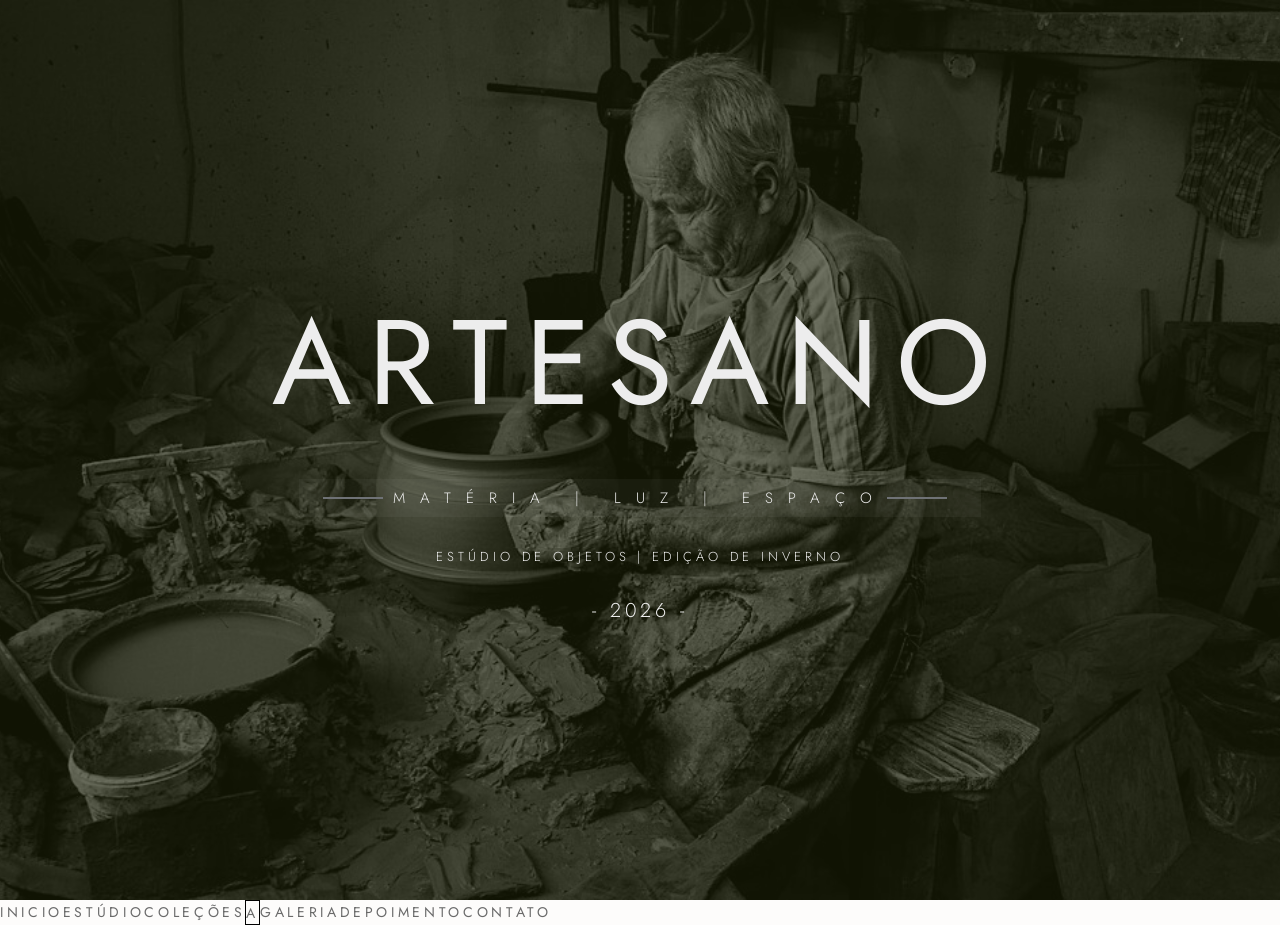
==== index.html @ 17f44f0e "teste" ====
<!DOCTYPE html>
<html lang="pt-BR">
<head>
    <meta charset="UTF-8">
    <meta name="viewport" content="width=device-width, initial-scale=1.0">
    <title>Artesano</title>

    <link rel="preconnect" href="https://fonts.googleapis.com">
    <link rel="preconnect" href="https://fonts.gstatic.com" crossorigin>
    <link href="https://fonts.googleapis.com/css2?family=Cormorant+Garamond:ital,wght@0,300;0,400;1,300&family=Jost:wght@300;400;500&display=swap" rel="stylesheet">

    <link rel="stylesheet" href="style.css">
</head>
<body>
    <section id="hero">
        <img src="img/hero-atelie.jpg" alt="artesão esculpindo uma peça">

        <div>
            <h1>ARTESANO</h1>
            <h2>MATÉRIA | LUZ | ESPAÇO</h2>
            <p>ESTÚDIO DE OBJETOS | EDIÇÃO DE INVERNO</p>
            <p><span>- 2026 -</span></p>
        </div>
    </section>
<nav class="menu">
        <ul class="menu-list">
            <li class="menu-item">
                <a href="#" class="menu-link">INICIO</a>
            </li>
              <li class="menu-item">
                <a href="#" class="menu-link">ESTÚDIO</a>
            </li>
              <li class="menu-item">
                <a href="#" class="menu-link">COLEÇÕES</a>
            </li>
              <li class="menu-item" id="menu-logo">
                <a href="#" class="menu-link">A</a>
            </li>
              <li class="menu-item">
                <a href="#" class="menu-link">GALERIA</a>
            </li>
              <li class="menu-item">
                <a href="#" class="menu-link">DEPOIMENTO</a>
            </li>
              <li class="menu-item">
                <a href="#" class="menu-link">CONTATO</a>
            </li>
        </ul>
    </nav>
</body>
</html>
---- style.css ----
* {
    margin: 0;
    padding: 0;
    box-sizing: border-box;
}

body {
    font-family: 'Jost', sans-serif;
    color: #ededed;
    background-color: #fdfcfb;
}

#hero {
    position: relative;
    width: 100%;
    height: 100vh; 
    display: flex;
    justify-content: center;
    align-items: center; 
    text-align: center;
    z-index: 1; 
}

#hero img {
    position: absolute;
    top: 0;
    left: 0;
    width: 100%;
    height: 100%;
    object-fit: cover; 
    z-index: -2; 
}

#hero::before {
    content: "";
    position: absolute;
    top: 0;
    left: 0;
    width: 100%;
    height: 100%;
    background-color: #1b1f05c8;
    opacity: 0.8; 
    z-index: -1; 
}

#hero div {
    display: flex;
    flex-direction: column; 
    align-items: center;
    gap: 30px;
}

#hero h1 {
    font-weight: 400;
    font-size: 120px;
    letter-spacing: 0.14em;
}

#hero h2 {
    display: flex;
    align-items: center;
    font-weight: 300;
    font-size: 15px;
    letter-spacing: 1em;
    background-color: rgba(255, 255, 255, 0.04); 
    padding: 8px 24px; 
}

#hero h2::before,
#hero h2::after {
    content: "";
    display: block;
    width: 60px; 
    border-top: 2px solid #6f7276; 
}

#hero h2::before , #hero h2::after {
    margin-right: 10px;
}

#hero p {
    font-weight: 300;
    font-size: 13px;
    letter-spacing: 0.30em;
}

span {
  font-size: 20px;  
}
/*nav*/
.menu {

}

/*ul*/
.menu-list {
    list-style: none;
    display: flex;
}

/*li*/
.menu-item {

}

/*a*/
.menu-link {
    text-decoration: none;
    color: #6a6a6a;
    font-size: 14px;
    text-transform: uppercase;
    letter-spacing: 0.26em;
}

#menu-logo{
    border: 1px solid black;
}
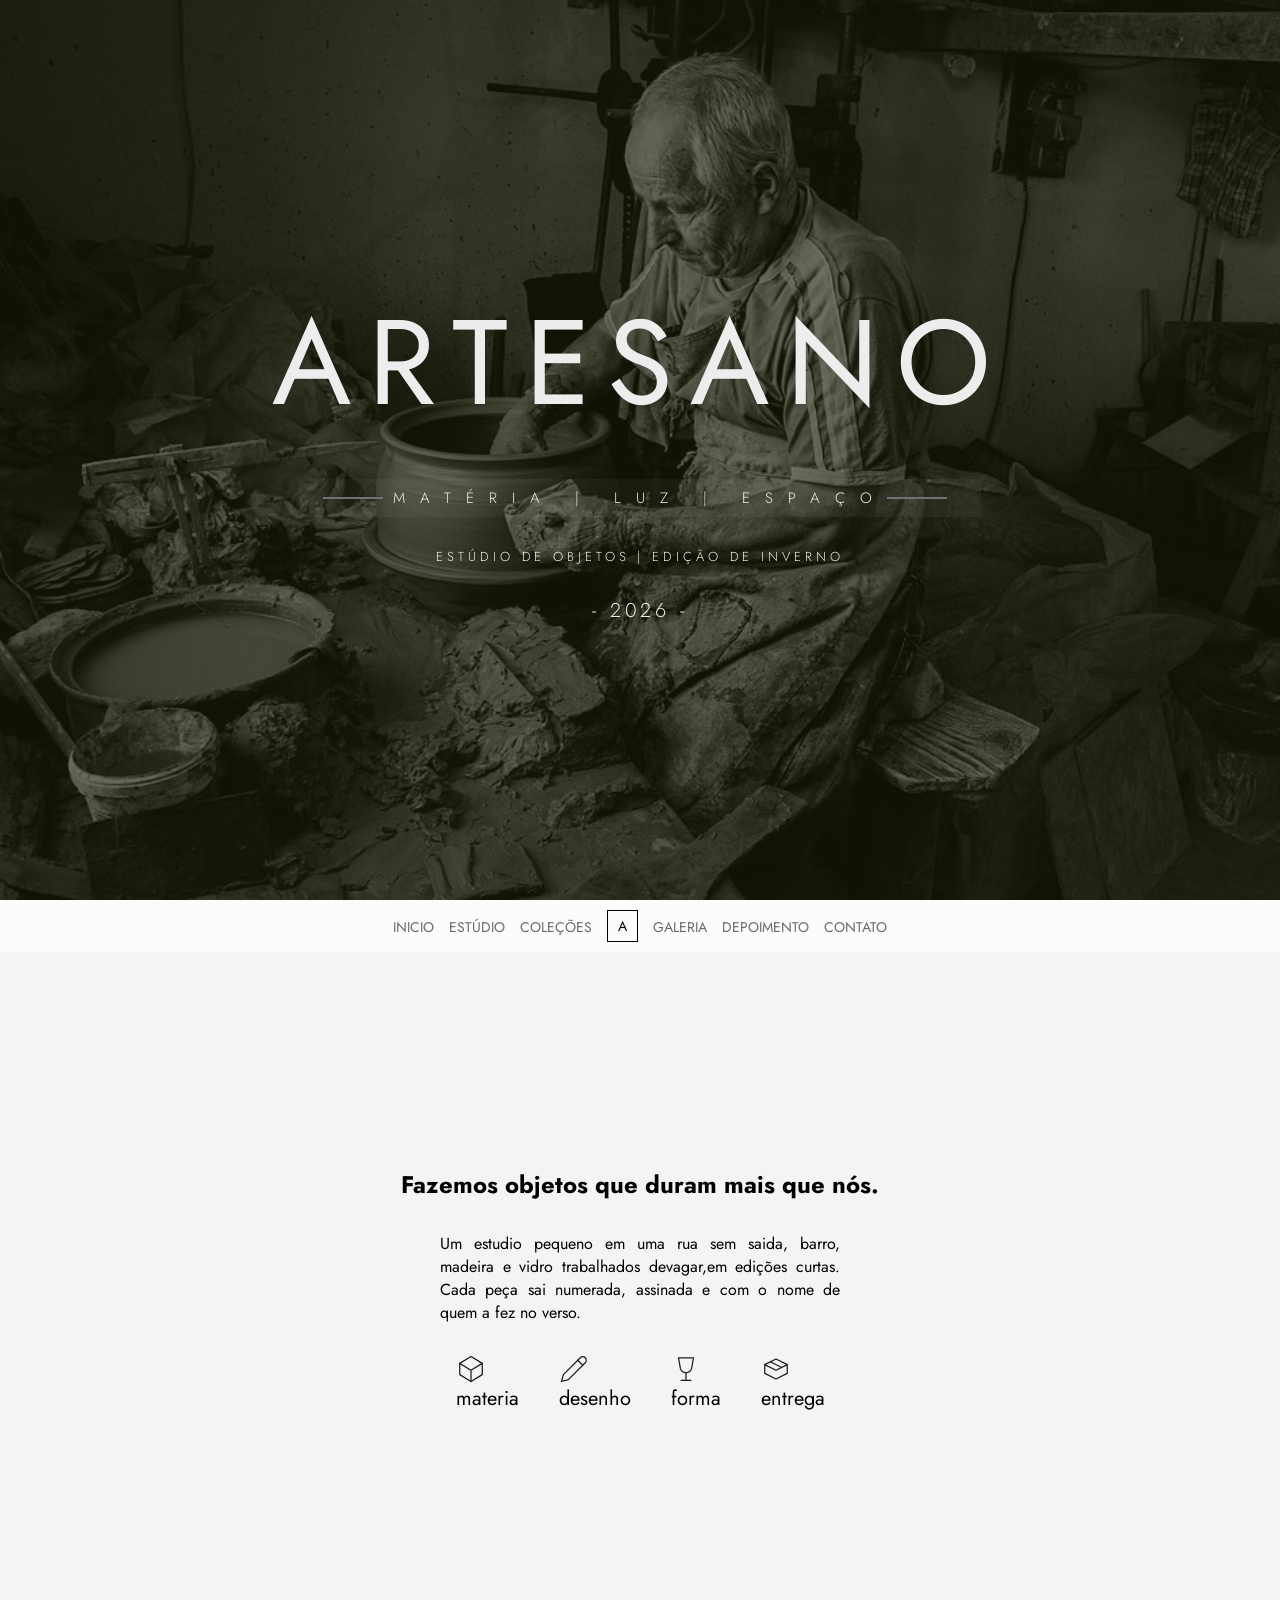
==== commit d2d4c18a: "add-section" ====
--- a/index.html
+++ b/index.html
@@ -47,5 +47,31 @@
             </li>
         </ul>
     </nav>
+<!-- ESTÚDIO -->
+ <section id="estudio">
+<h2 class="section-title">Fazemos objetos que duram mais que nós.</h2>
+<p>Um estudio pequeno em uma rua sem saida, barro,
+     madeira e vidro trabalhados devagar,em edições curtas.
+     Cada peça sai numerada, assinada e com o nome de quem a fez no verso.
+</p>
+<div id="estudio-itens">
+    <div>
+        <img src="img/icone-materia.svg" alt="">
+        <span>materia</span>
+    </div>
+    <div>
+<img src="img/icone-desenho.svg" alt="">
+<span>desenho</span>
+    </div>
+    <div>
+<img src="img/icone-forma.svg" alt="">
+<span>forma</span>
+    </div>
+    <div>
+<img src="img/icone-entrega.svg" alt="">
+<span>entrega</span>
+    </div>
+</div>
+ </section>
 </body>
 </html>
--- a/style.css
+++ b/style.css
@@ -89,6 +89,7 @@
 }
 /*nav*/
 .menu {
+    padding: 10px;
 
 }
 
@@ -96,6 +97,11 @@
 .menu-list {
     list-style: none;
     display: flex;
+    flex-wrap: wrap;
+    align-items: center;
+    justify-content: center;
+    align-items: center;
+    gap: 15px;
 }
 
 /*li*/
@@ -109,9 +115,50 @@
     color: #6a6a6a;
     font-size: 14px;
     text-transform: uppercase;
-    letter-spacing: 0.26em;
 }
 
-#menu-logo{
+#menu-logo a {
     border: 1px solid black;
-}+    display: block;
+    padding: 5px  10px;
+    text-align: center;
+    color: #000;
+    letter-spacing: 0;
+
+}
+#menu-logo a:hover {
+    color: #6a6a6a;
+    border-color: #6a6a6a;
+}
+/*estudio*/
+#estudio {
+    background-color: #f4f4f5 ;
+    color:#000;
+    height: 75vh;
+    display: flex;
+    flex-direction: column;
+    justify-content: center;
+    align-items: center;
+    gap: 30px;
+}
+#estudio-itens {
+display:flex ;
+gap: 40px;
+justify-content: center;
+align-items: center;
+
+}
+#estudio p{
+    max-width: 400px;
+    text-align: justify     ;
+}
+#estudio-itens div {
+    display: flex;
+    flex-direction: column;
+}
+
+#estudio-itens div img {
+    width:  30px;
+ 
+}
+
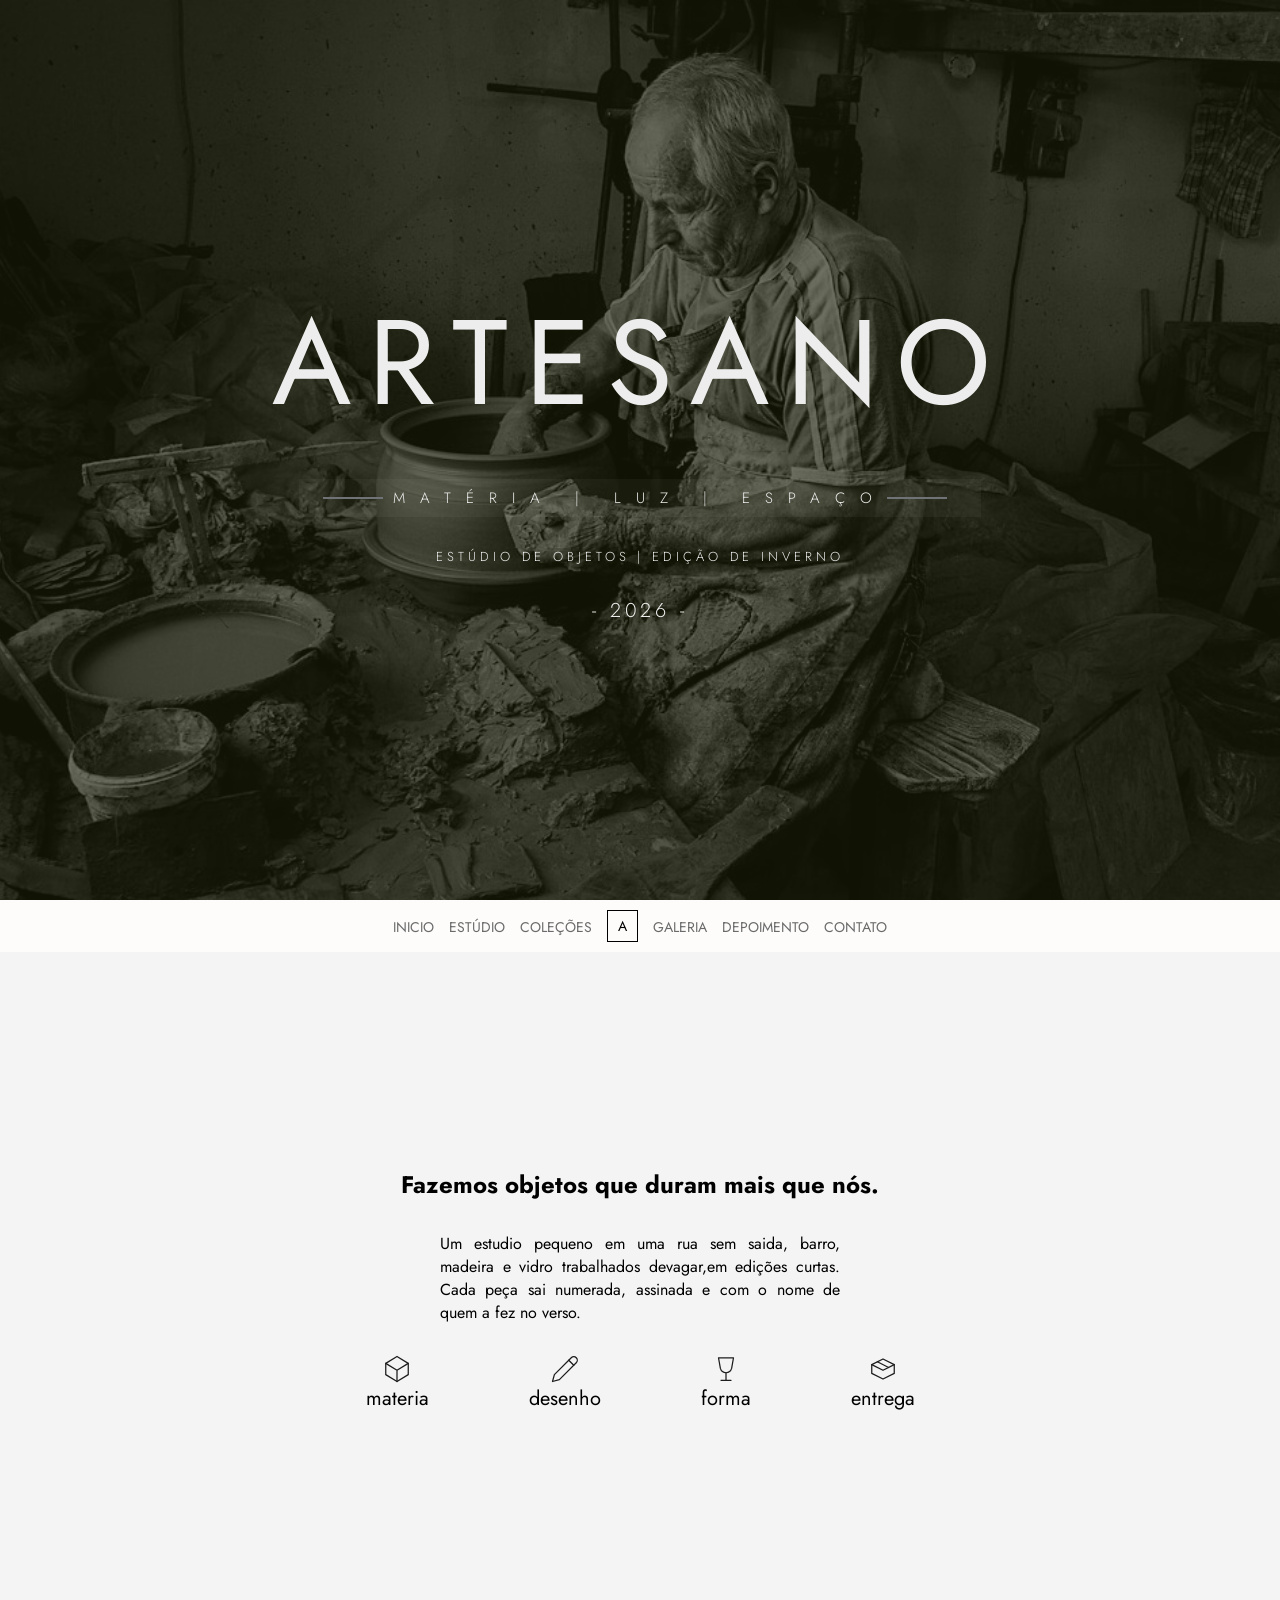
==== commit 4a40f26c: "sections-colors" ====
--- a/index.html
+++ b/index.html
@@ -48,7 +48,7 @@
         </ul>
     </nav>
 <!-- ESTÚDIO -->
- <section id="estudio">
+ <section id="estudio" class="light">
 <h2 class="section-title">Fazemos objetos que duram mais que nós.</h2>
 <p>Um estudio pequeno em uma rua sem saida, barro,
      madeira e vidro trabalhados devagar,em edições curtas.
--- a/style.css
+++ b/style.css
@@ -130,10 +130,22 @@
     color: #6a6a6a;
     border-color: #6a6a6a;
 }
+/* SECTIONS*/
+section.light {
+    color: #000;
+    background-color: #f4f4f5;
+}
+section.dark {
+    background-color: black;
+    color: #f4f4f5;
+}
+section.section-title {
+    letter-spacing: 0.10em;
+}
+
+
 /*estudio*/
 #estudio {
-    background-color: #f4f4f5 ;
-    color:#000;
     height: 75vh;
     display: flex;
     flex-direction: column;
@@ -141,22 +153,21 @@
     align-items: center;
     gap: 30px;
 }
-#estudio-itens {
+#estudio-itens div {
 display:flex ;
-gap: 40px;
 justify-content: center;
 align-items: center;
+flex-direction: column;
 
 }
 #estudio p{
     max-width: 400px;
     text-align: justify     ;
 }
-#estudio-itens div {
+#estudio-itens {
     display: flex;
-    flex-direction: column;
+    gap: 100px;
 }
-
 #estudio-itens div img {
     width:  30px;
  
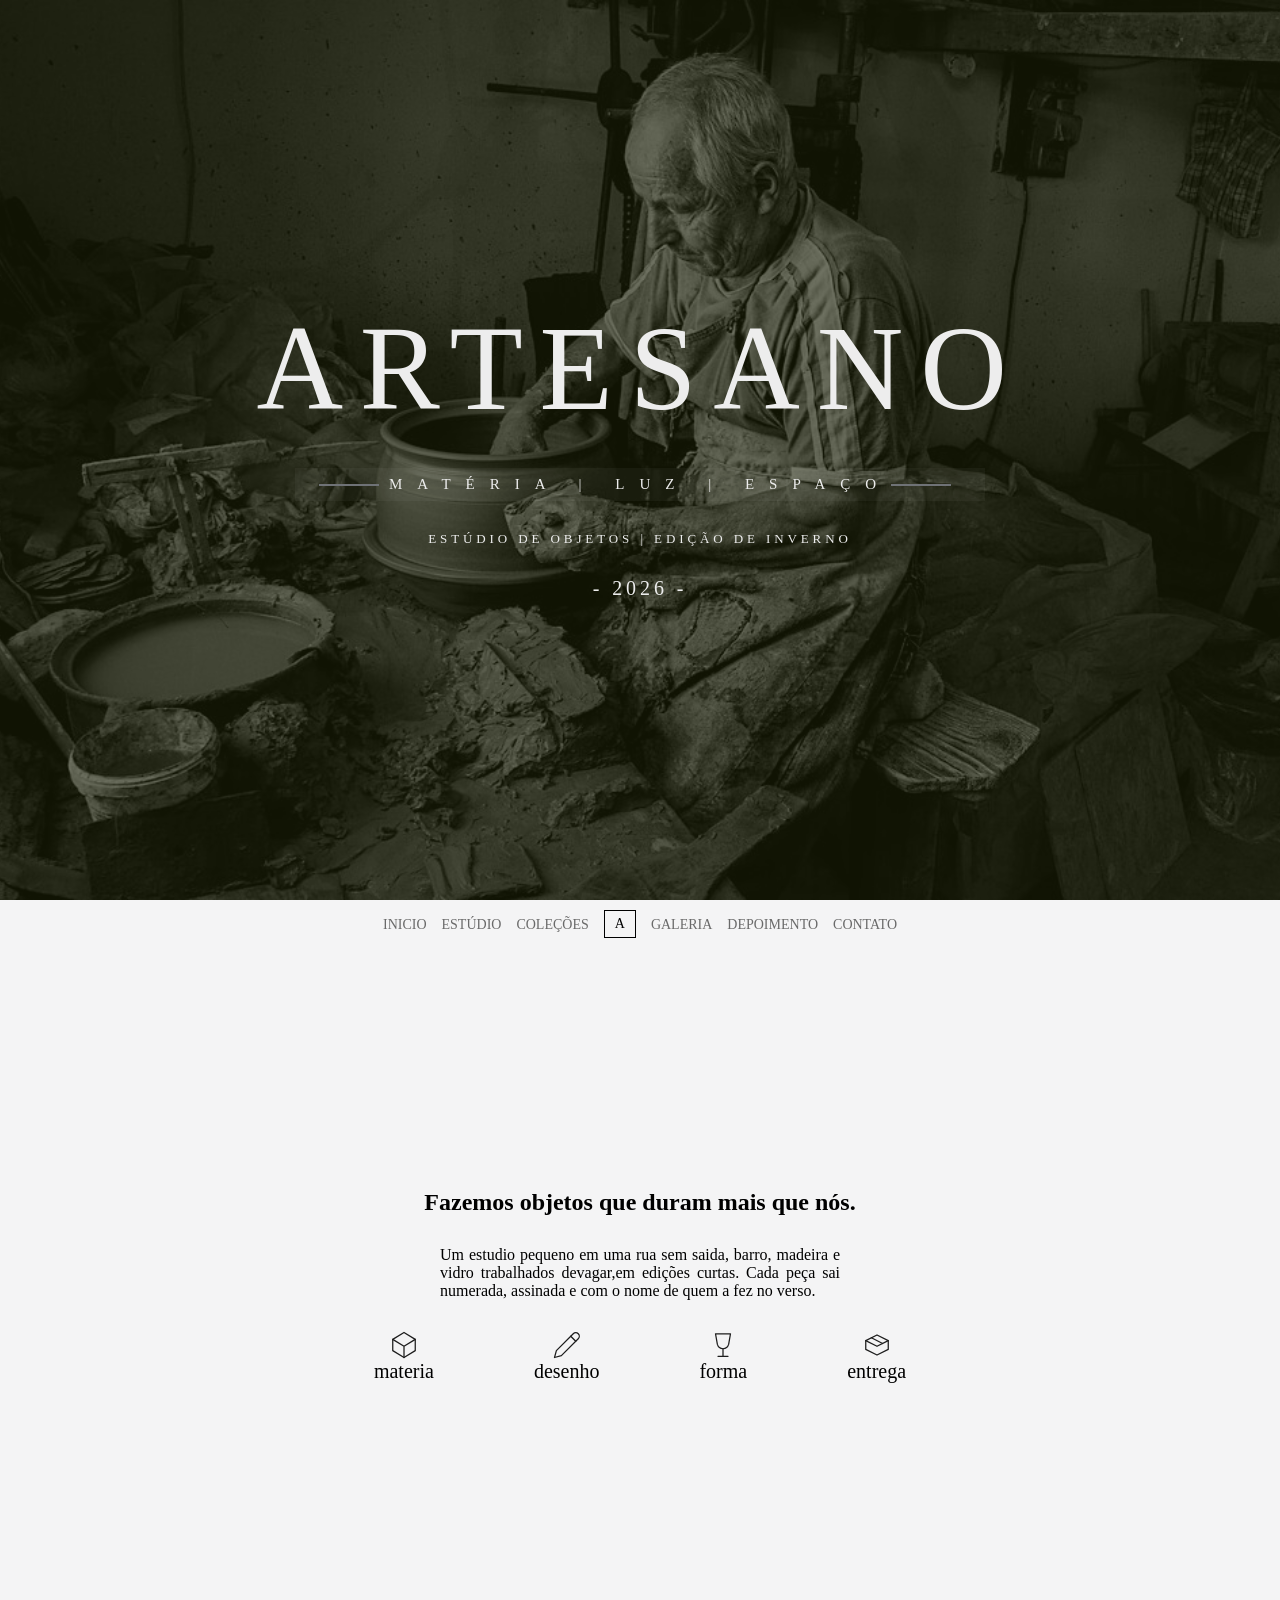
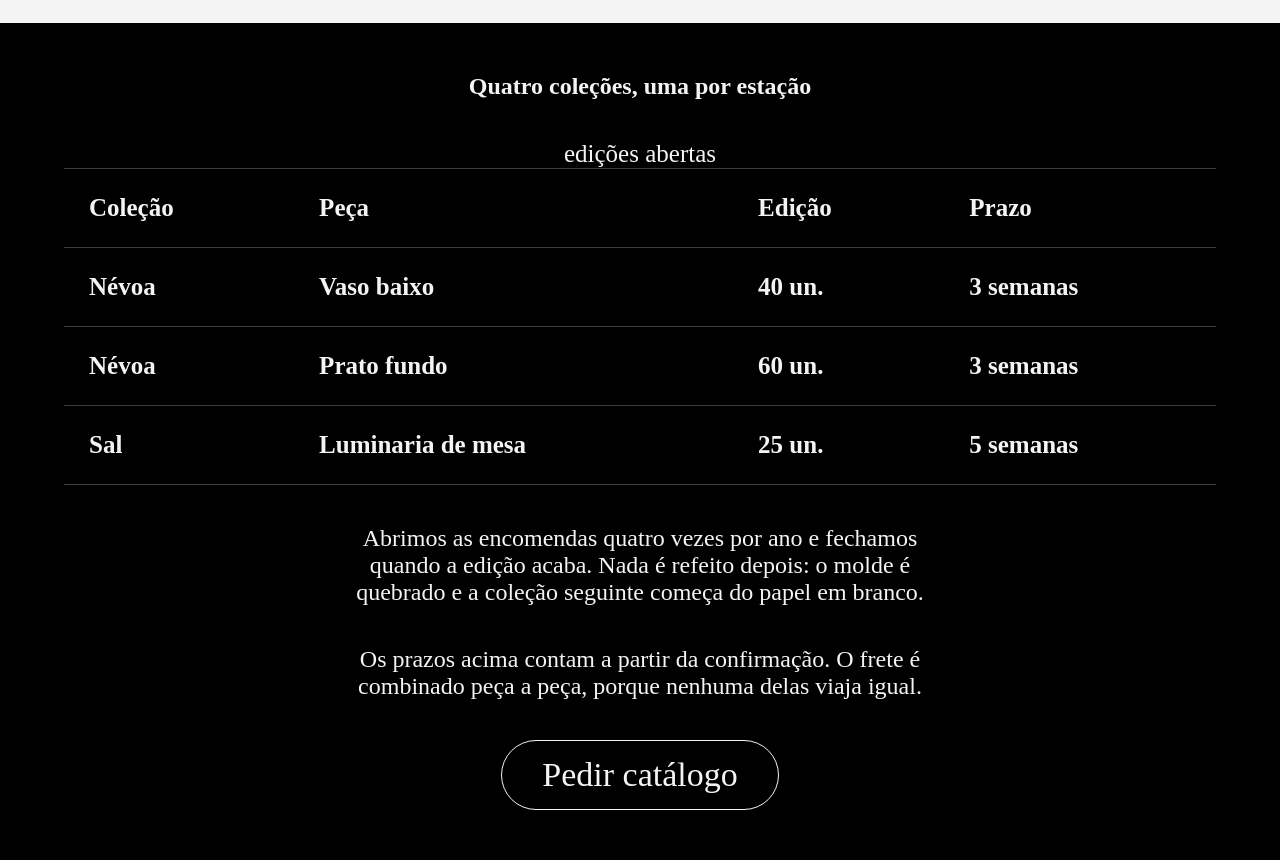
==== commit bff2c19f: "add_colecoes" ====
--- a/index.html
+++ b/index.html
@@ -1,5 +1,6 @@
 <!DOCTYPE html>
 <html lang="pt-BR">
+
 <head>
     <meta charset="UTF-8">
     <meta name="viewport" content="width=device-width, initial-scale=1.0">
@@ -7,10 +8,13 @@
 
     <link rel="preconnect" href="https://fonts.googleapis.com">
     <link rel="preconnect" href="https://fonts.gstatic.com" crossorigin>
-    <link href="https://fonts.googleapis.com/css2?family=Cormorant+Garamond:ital,wght@0,300;0,400;1,300&family=Jost:wght@300;400;500&display=swap" rel="stylesheet">
+    <link
+        href="https://fonts.googleapis.com/css2?family=Cormorant+Garamond:ital,wght@0,300;0,400;1,300&family=Jost:wght@300;400;500&display=swap"
+        rel="stylesheet">
 
     <link rel="stylesheet" href="style.css">
 </head>
+
 <body>
     <section id="hero">
         <img src="img/hero-atelie.jpg" alt="artesão esculpindo uma peça">
@@ -22,56 +26,101 @@
             <p><span>- 2026 -</span></p>
         </div>
     </section>
-<nav class="menu">
+    <nav class="menu">
         <ul class="menu-list">
             <li class="menu-item">
-                <a href="#" class="menu-link">INICIO</a>
+                <a href="#hero" class="menu-link">INICIO</a>
             </li>
-              <li class="menu-item">
-                <a href="#" class="menu-link">ESTÚDIO</a>
+            <li class="menu-item">
+                <a href="#estudio" class="menu-link">ESTÚDIO</a>
             </li>
-              <li class="menu-item">
-                <a href="#" class="menu-link">COLEÇÕES</a>
+            <li class="menu-item">
+                <a href="#colecoes" class="menu-link">COLEÇÕES</a>
             </li>
-              <li class="menu-item" id="menu-logo">
-                <a href="#" class="menu-link">A</a>
+            <li class="menu-item" id="menu-logo">
+                <a href="#hero" class="menu-link">A</a>
             </li>
-              <li class="menu-item">
+            <li class="menu-item">
                 <a href="#" class="menu-link">GALERIA</a>
             </li>
-              <li class="menu-item">
+            <li class="menu-item">
                 <a href="#" class="menu-link">DEPOIMENTO</a>
             </li>
-              <li class="menu-item">
+            <li class="menu-item">
                 <a href="#" class="menu-link">CONTATO</a>
             </li>
         </ul>
     </nav>
-<!-- ESTÚDIO -->
- <section id="estudio" class="light">
-<h2 class="section-title">Fazemos objetos que duram mais que nós.</h2>
-<p>Um estudio pequeno em uma rua sem saida, barro,
-     madeira e vidro trabalhados devagar,em edições curtas.
-     Cada peça sai numerada, assinada e com o nome de quem a fez no verso.
-</p>
-<div id="estudio-itens">
-    <div>
-        <img src="img/icone-materia.svg" alt="">
-        <span>materia</span>
-    </div>
-    <div>
-<img src="img/icone-desenho.svg" alt="">
-<span>desenho</span>
-    </div>
-    <div>
-<img src="img/icone-forma.svg" alt="">
-<span>forma</span>
-    </div>
-    <div>
-<img src="img/icone-entrega.svg" alt="">
-<span>entrega</span>
-    </div>
-</div>
- </section>
+    <!-- ESTÚDIO -->
+    <section id="estudio" class="light">
+        <h2 class="section-title">Fazemos objetos que duram mais que nós.</h2>
+        <p>Um estudio pequeno em uma rua sem saida, barro,
+            madeira e vidro trabalhados devagar,em edições curtas.
+            Cada peça sai numerada, assinada e com o nome de quem a fez no verso.
+        </p>
+        <div id="estudio-itens">
+            <div>
+                <img src="img/icone-materia.svg" alt="">
+                <span>materia</span>
+            </div>
+            <div>
+                <img src="img/icone-desenho.svg" alt="">
+                <span>desenho</span>
+            </div>
+            <div>
+                <img src="img/icone-forma.svg" alt="">
+                <span>forma</span>
+            </div>
+            <div>
+                <img src="img/icone-entrega.svg" alt="">
+                <span>entrega</span>
+            </div>
+        </div>
+    </section>
+
+    <section id="colecoes" class="dark">
+        <h2 class="section-title">Quatro coleções, uma por estação</h2>
+        <table>
+            <Caption>edições abertas</Caption>
+            <thead>
+                <tr>
+                    <th>Coleção</th>
+                    <th>Peça</th>
+                    <th>Edição</th>
+                    <th>Prazo</th>
+                </tr>
+            </thead>
+            <tbody>
+                <tr>
+                    <th>Névoa</th>
+                    <th>Vaso baixo</th>
+                    <th>40 un.</th>
+                    <th>3 semanas</th>
+                </tr>
+                <tr>
+                    <th>Névoa</th>
+                    <th>Prato fundo</th>
+                    <th>60 un.</th>
+                    <th>3 semanas</th>
+                </tr>
+                <tr>
+                    <th>Sal</th>
+                    <th>Luminaria de mesa</th>
+                    <th>25 un.</th>
+                    <th>5 semanas</th>
+                </tr>
+
+            </tbody>
+        </table>
+        <p>Abrimos as encomendas quatro vezes por ano e fechamos quando a edição
+            acaba. Nada é refeito depois: o molde é quebrado e a coleção seguinte
+            começa do papel em branco.
+        </p>
+        <p> 
+            Os prazos acima contam a partir da confirmação. O frete é combinado
+            peça a peça, porque nenhuma delas viaja igual.</p>
+        <a href="#">Pedir catálogo</a>
+    </section>
 </body>
+
 </html>
--- a/style.css
+++ b/style.css
@@ -5,7 +5,7 @@
 }
 
 body {
-    font-family: 'Jost', sans-serif;
+
     color: #ededed;
     background-color: #fdfcfb;
 }
@@ -13,12 +13,12 @@
 #hero {
     position: relative;
     width: 100%;
-    height: 100vh; 
-    display: flex;
-    justify-content: center;
-    align-items: center; 
+    height: 100vh;
+    display: flex;
+    justify-content: center;
+    align-items: center;
     text-align: center;
-    z-index: 1; 
+    z-index: 1;
 }
 
 #hero img {
@@ -27,8 +27,8 @@
     left: 0;
     width: 100%;
     height: 100%;
-    object-fit: cover; 
-    z-index: -2; 
+    object-fit: cover;
+    z-index: -2;
 }
 
 #hero::before {
@@ -39,13 +39,13 @@
     width: 100%;
     height: 100%;
     background-color: #1b1f05c8;
-    opacity: 0.8; 
-    z-index: -1; 
+    opacity: 0.8;
+    z-index: -1;
 }
 
 #hero div {
     display: flex;
-    flex-direction: column; 
+    flex-direction: column;
     align-items: center;
     gap: 30px;
 }
@@ -62,19 +62,20 @@
     font-weight: 300;
     font-size: 15px;
     letter-spacing: 1em;
-    background-color: rgba(255, 255, 255, 0.04); 
-    padding: 8px 24px; 
+    background-color: rgba(255, 255, 255, 0.04);
+    padding: 8px 24px;
 }
 
 #hero h2::before,
 #hero h2::after {
     content: "";
     display: block;
-    width: 60px; 
-    border-top: 2px solid #6f7276; 
-}
-
-#hero h2::before , #hero h2::after {
+    width: 60px;
+    border-top: 2px solid #6f7276;
+}
+
+#hero h2::before,
+#hero h2::after {
     margin-right: 10px;
 }
 
@@ -85,10 +86,14 @@
 }
 
 span {
-  font-size: 20px;  
-}
+    font-size: 20px;
+}
+
 /*nav*/
 .menu {
+    background-color: #f4f4f5;
+    position: sticky;
+    top: 0;
     padding: 10px;
 
 }
@@ -105,9 +110,7 @@
 }
 
 /*li*/
-.menu-item {
-
-}
+.menu-item {}
 
 /*a*/
 .menu-link {
@@ -120,25 +123,29 @@
 #menu-logo a {
     border: 1px solid black;
     display: block;
-    padding: 5px  10px;
+    padding: 5px 10px;
     text-align: center;
     color: #000;
     letter-spacing: 0;
 
 }
+
 #menu-logo a:hover {
     color: #6a6a6a;
     border-color: #6a6a6a;
 }
+
 /* SECTIONS*/
 section.light {
     color: #000;
     background-color: #f4f4f5;
 }
+
 section.dark {
     background-color: black;
     color: #f4f4f5;
 }
+
 section.section-title {
     letter-spacing: 0.10em;
 }
@@ -153,23 +160,66 @@
     align-items: center;
     gap: 30px;
 }
+
 #estudio-itens div {
-display:flex ;
-justify-content: center;
-align-items: center;
-flex-direction: column;
-
-}
-#estudio p{
+    display: flex;
+    justify-content: center;
+    align-items: center;
+    flex-direction: column;
+
+}
+
+#estudio p {
     max-width: 400px;
-    text-align: justify     ;
-}
+    text-align: justify;
+}
+
 #estudio-itens {
     display: flex;
     gap: 100px;
 }
+
 #estudio-itens div img {
-    width:  30px;
- 
-}
-
+    width: 30px;
+
+}
+
+#colecoes {
+    display: flex;
+    flex-direction: column;
+    align-items: center;
+    min-width: 75%;
+    justify-content: center;
+    gap: 40px;
+    padding: 50px 0px;
+
+}
+
+#colecoes table {
+    width: 90%;
+    font-size: 25px;
+    border-collapse: collapse;
+}
+
+#colecoes table th,
+#colecoes table td {
+    text-align: left;
+    padding: 25px;
+    border-top: 1px solid #3a3d41;
+    border-bottom: 1px solid #3a3d41;
+}
+
+#colecoes p {
+    text-align: center;
+    font-size: 24px;
+    max-width: 600px;
+}
+
+#colecoes a {
+    text-decoration: none;
+    color: #f4f4f5;
+    border: 1px solid #f4f4f5;
+    border-radius: 50px;
+    padding: 15px 40px;
+    font-size: 34px;
+}
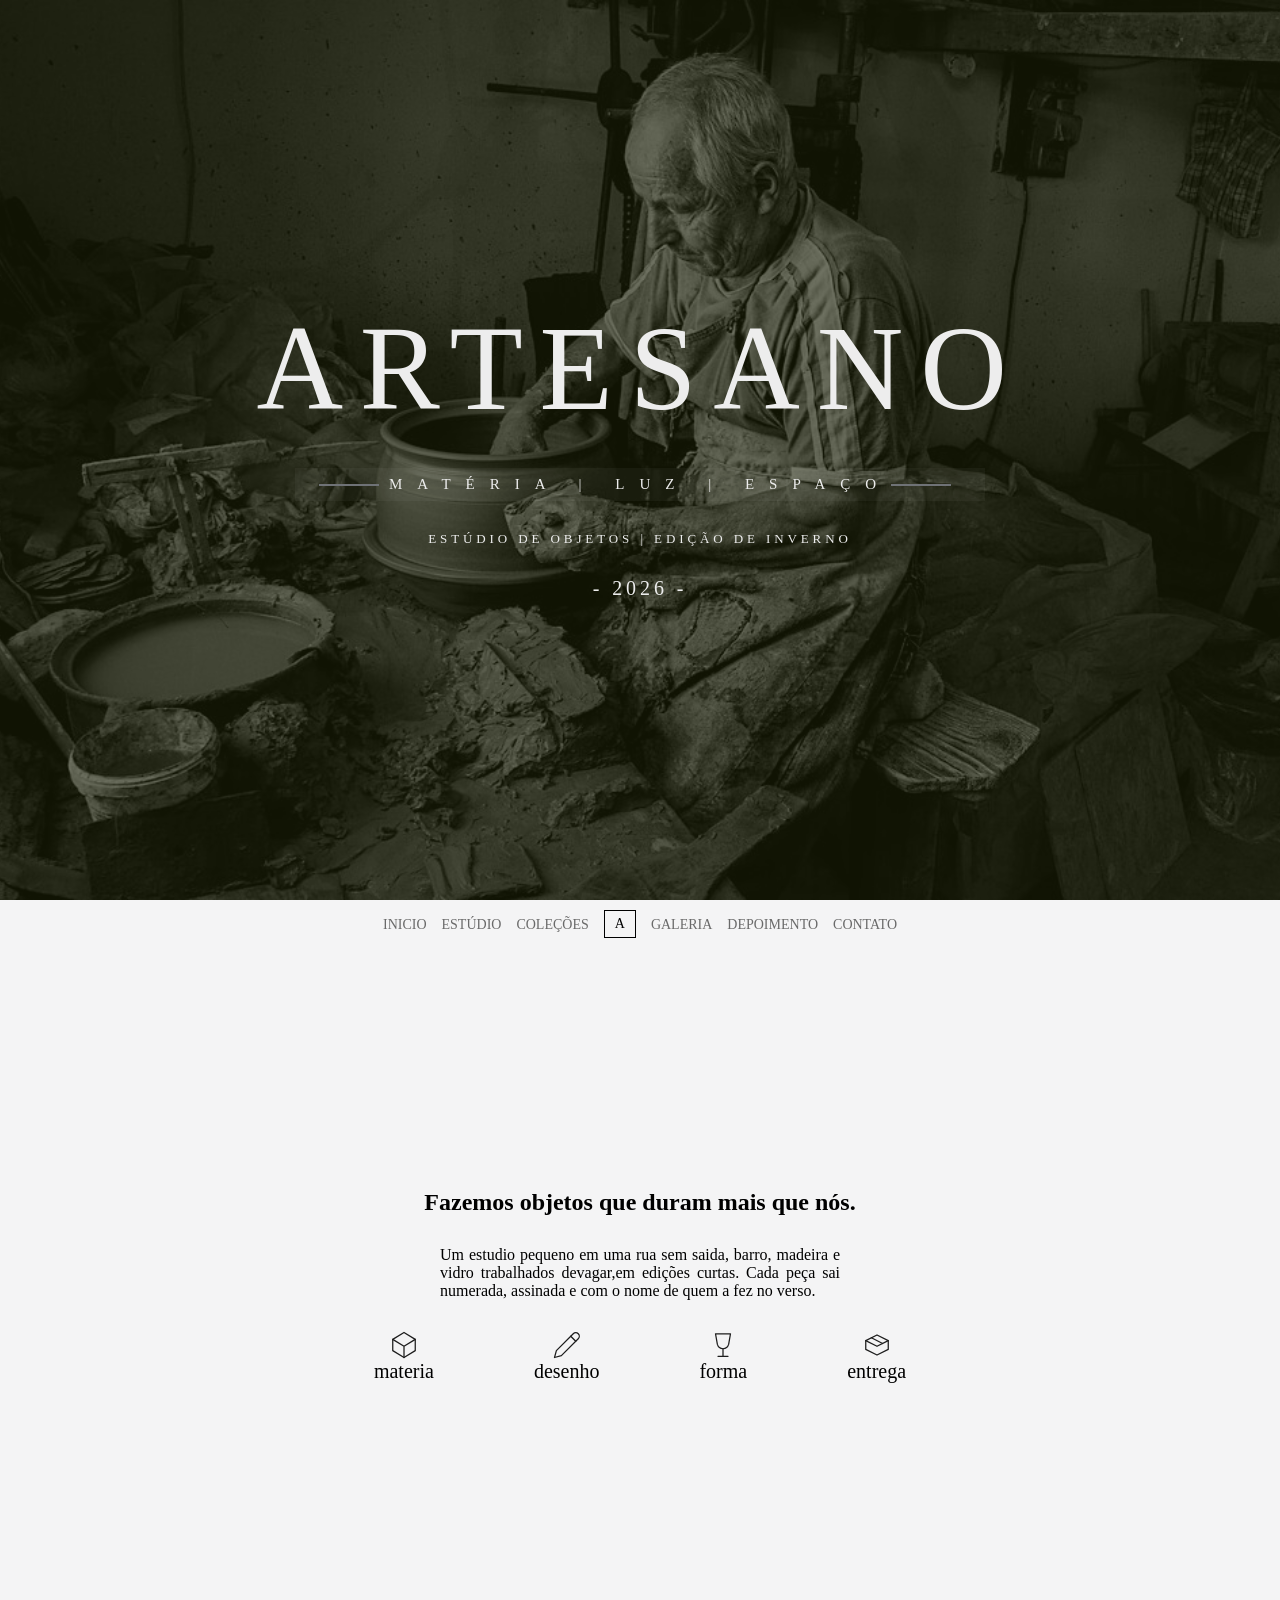
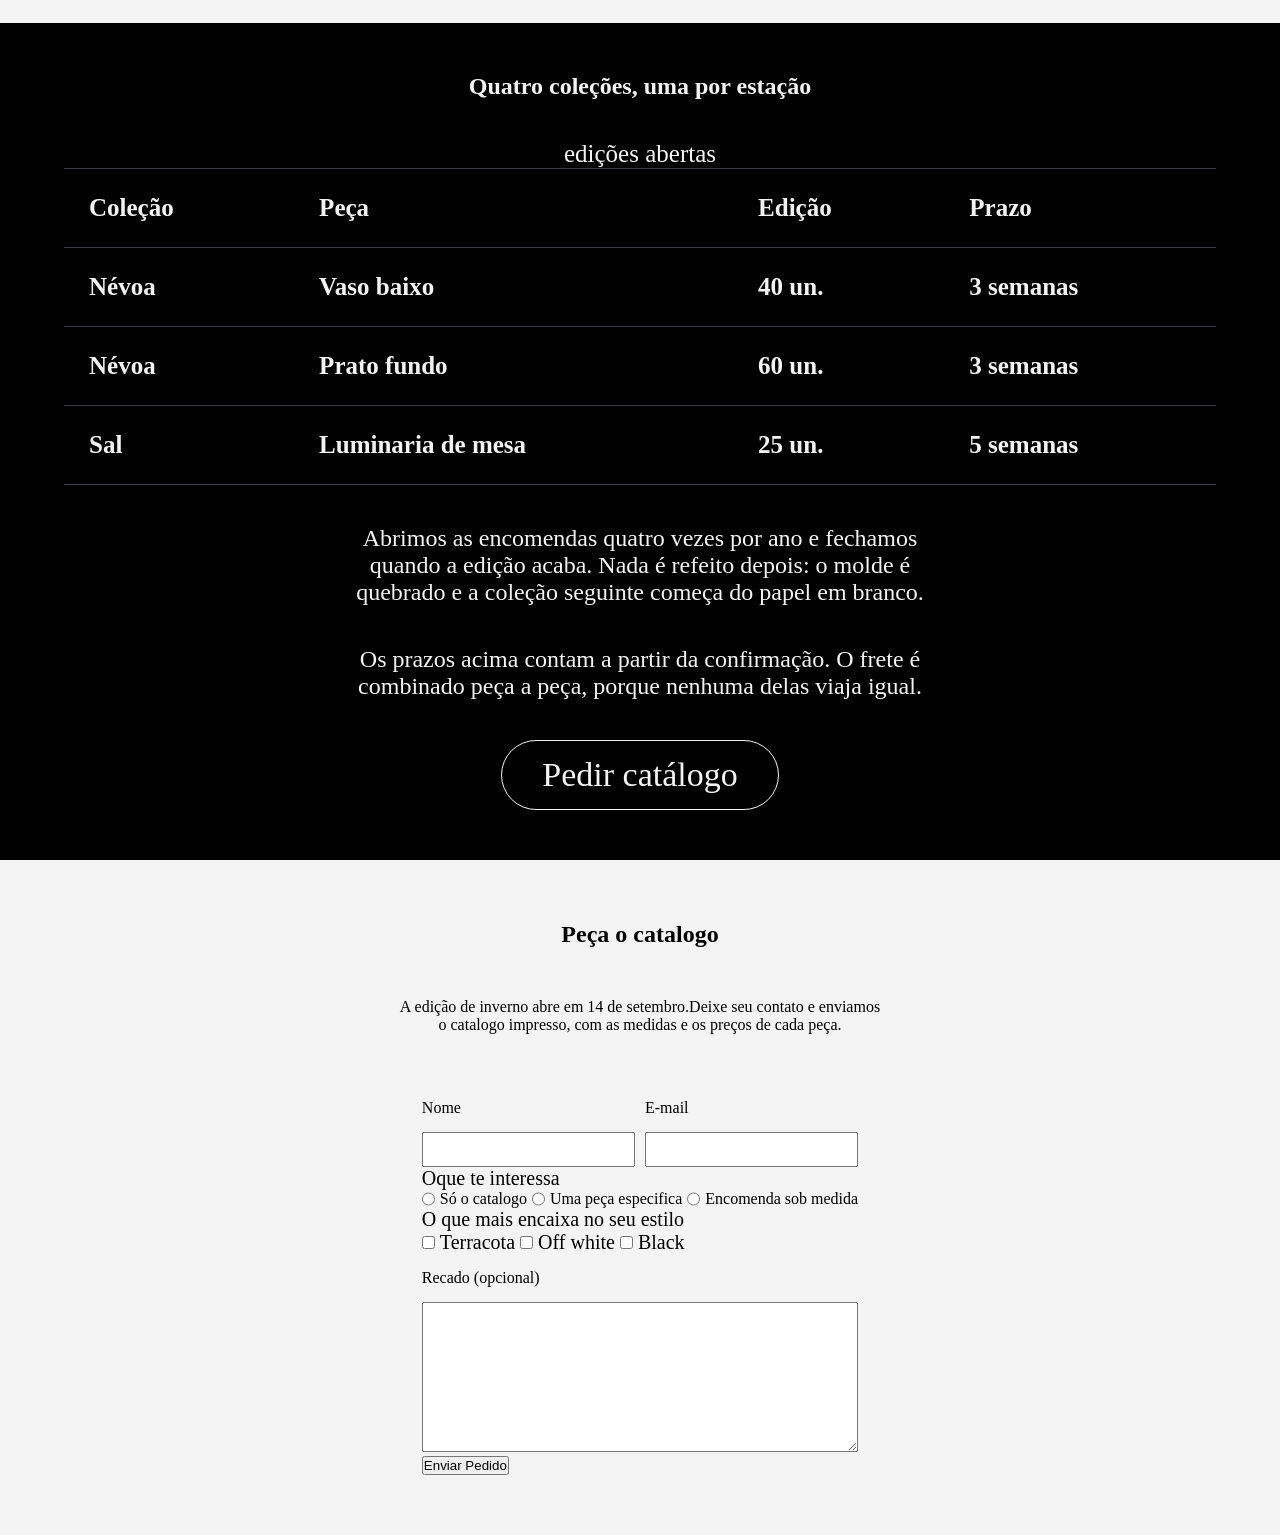
==== commit 04d2a551: "add-contato" ====
--- a/index.html
+++ b/index.html
@@ -116,11 +116,54 @@
             acaba. Nada é refeito depois: o molde é quebrado e a coleção seguinte
             começa do papel em branco.
         </p>
-        <p> 
+        <p>
             Os prazos acima contam a partir da confirmação. O frete é combinado
             peça a peça, porque nenhuma delas viaja igual.</p>
         <a href="#">Pedir catálogo</a>
     </section>
+    <section id="contato" class="light">
+        <h2>Peça o catalogo</h2>
+        <p>
+            A edição de inverno abre em 14 de setembro.Deixe seu contato e enviamos 
+            <br>o catalogo impresso, 
+             com as medidas e os preços de cada peça.
+        </p>
+        <form action="https://webhook.site/1ab6e97f-60f8-495f-89fe-50d4ca3107dd">
+            <div class="form-inline">
+                <div>
+                    <label>Nome</label>
+                    <input type="text" name="name" required>
+                </div>
+                <div>
+                    <label>E-mail</label>
+                    <input type="text" name="e-mail" required>
+                </div>
+            </div>
+            <span class="label-block">Oque te interessa</span>
+            <div class="input-radio">
+                <input type="radio" id="catalogo" name="interrese" value="catalogo">
+                <label for="catalogo">Só o catalogo</label>
+                <input type="radio" id="peca" name="interrese" value="peca">
+                <label for="peca">Uma peça especifica</label>
+                <input type="radio" id="encomenda" name="interrese" value="encomenda" >
+                <label for="encomenda">Encomenda sob medida</label>
+            </div>
+            <span class="label-block">O que mais encaixa no seu estilo</span>
+            <div class="input-checkbox">
+                <input type="checkbox" id="terracota" name="estilo[]" value="terracota">
+                <span for="terracota">Terracota</span>
+                <input type="checkbox" id="off-white" name="estilo[]"  value="off-white">
+                <span for="off-white">Off white</span>
+                <input type="checkbox" id="black" name="estilo[]" value="black">
+                <span for="black">Black</span>
+            </div>
+            <div class="input-recado">
+                <label>Recado (opcional)</label>
+                <textarea></textarea>
+            </div >
+            <button>Enviar Pedido</button>
+        </form>
+    </section>
 </body>
 
 </html>
--- a/style.css
+++ b/style.css
@@ -110,7 +110,6 @@
 }
 
 /*li*/
-.menu-item {}
 
 /*a*/
 .menu-link {
@@ -222,4 +221,46 @@
     border-radius: 50px;
     padding: 15px 40px;
     font-size: 34px;
+}
+/* CONTATO */
+
+#contato {
+    height: 75vh;
+    display: flex;
+    flex-direction: column;
+    justify-content: center;
+    align-items: center;
+    gap: 50px;
+}
+form .form-inline {
+    display: flex;
+    gap: 10px;
+}
+#contato p {
+    text-align: center;
+}
+form .form-inline label,
+form form .label-block {
+    display: block;
+    margin: 15px 0;
+}
+form .form-inline input,
+form .form-inline div {
+    width: 100%;
+}
+form input, form textarea {
+    padding: 8px;
+}
+form .input-radio,
+form .input-checkbox {
+    display: flex;
+    gap: 5px;
+}
+form .input-recado label {
+    display: block;
+    margin: 15px 0;
+}
+form .input-recado textarea {
+    width: 100%;
+    height: 150px;
 }
